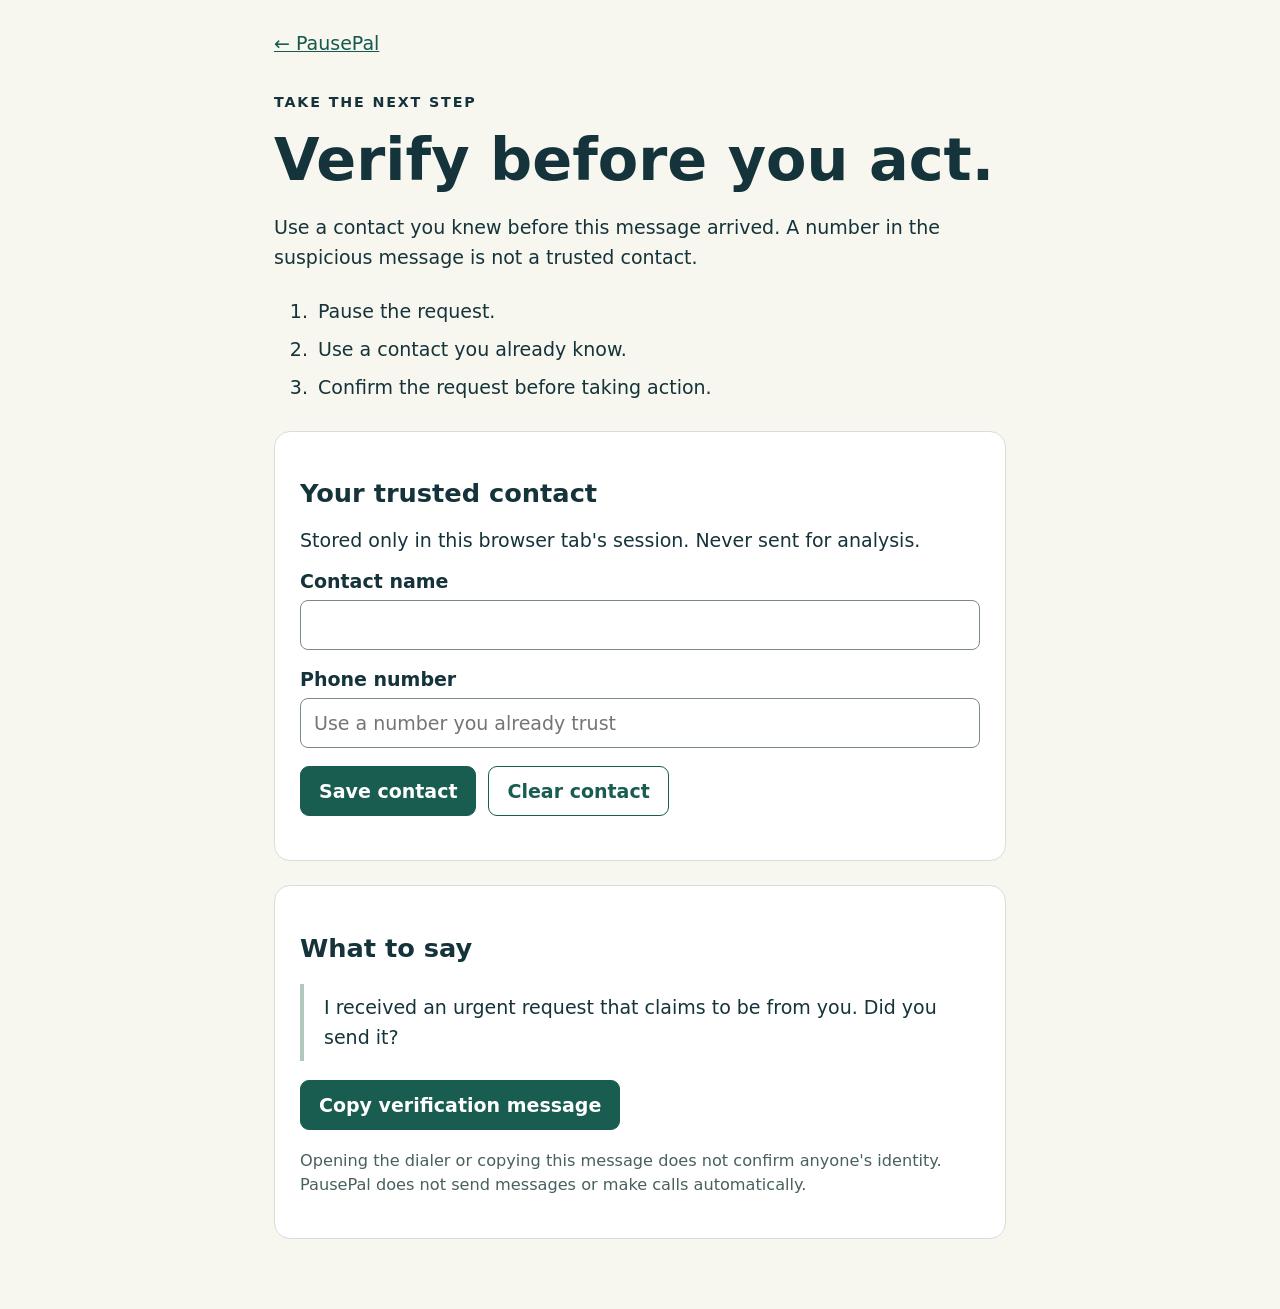
==== static/verify.html @ 979b8f55 "Add runnable English PausePal demo starter" ====
<!doctype html>
<html lang="en"><head><meta charset="utf-8"><meta name="viewport" content="width=device-width,initial-scale=1"><title>Verify with someone you trust | PausePal</title><link rel="stylesheet" href="/static/verify.css"><script src="/static/verify.js" defer></script></head>
<body><main><a href="/">← PausePal</a><p class="eyebrow">TAKE THE NEXT STEP</p><h1>Verify before you act.</h1><p class="intro">Use a contact you knew before this message arrived. A number in the suspicious message is not a trusted contact.</p><ol><li>Pause the request.</li><li>Use a contact you already know.</li><li>Confirm the request before taking action.</li></ol><section><h2>Your trusted contact</h2><p>Stored only in this browser tab's session. Never sent for analysis.</p><form id="contact-form"><label for="name">Contact name</label><input id="name" required maxlength="80" autocomplete="off"><label for="phone">Phone number</label><input id="phone" type="tel" required maxlength="30" autocomplete="off" placeholder="Use a number you already trust"><div class="actions"><button type="submit">Save contact</button><button id="clear" type="button" class="secondary">Clear contact</button></div></form><p id="contact-status" role="status" aria-live="polite"></p><a id="call" hidden>Open phone dialer</a></section><section><h2>What to say</h2><p id="script">I received an urgent request that claims to be from you. Did you send it?</p><button id="copy" type="button">Copy verification message</button><p id="copy-status" role="status" aria-live="polite"></p><p class="note">Opening the dialer or copying this message does not confirm anyone's identity. PausePal does not send messages or make calls automatically.</p></section></main></body></html>
---- static/verify.css ----
:root{font-family:system-ui,sans-serif;color:#15333a;background:#f7f6ef;font-size:19px}*{box-sizing:border-box}body{margin:0}main{max-width:780px;margin:auto;padding:32px 24px 70px}a{color:#15594f}h1{font-size:clamp(2rem,6vw,3.1rem);line-height:1.1;margin:18px 0}h2{font-size:1.35rem}.eyebrow{font-size:.75rem;letter-spacing:.13em;margin-top:40px;font-weight:700}.intro,li{line-height:1.6}li{padding:4px}section{background:white;border:1px solid #d5dfd7;border-radius:16px;margin-top:24px;padding:25px}label{display:block;font-weight:650;margin:18px 0 8px}input{width:100%;font:inherit;padding:13px;border:1px solid #798b85;border-radius:8px}.actions{display:flex;flex-wrap:wrap;gap:12px;margin-top:18px}button{font:inherit;font-weight:600;border:1px solid #195c50;border-radius:9px;background:#195c50;color:white;padding:13px 18px;cursor:pointer}.secondary{background:white;color:#195c50}button:focus-visible,a:focus-visible,input:focus-visible{outline:3px solid #cf8e24;outline-offset:3px}.note{font-size:.85rem;line-height:1.5;color:#48605f}#script{border-left:4px solid #b2c8bd;padding:8px 20px;line-height:1.6}#contact-status,#copy-status{line-height:1.5}#call{display:inline-block;margin-top:10px}#call[hidden]{display:none}
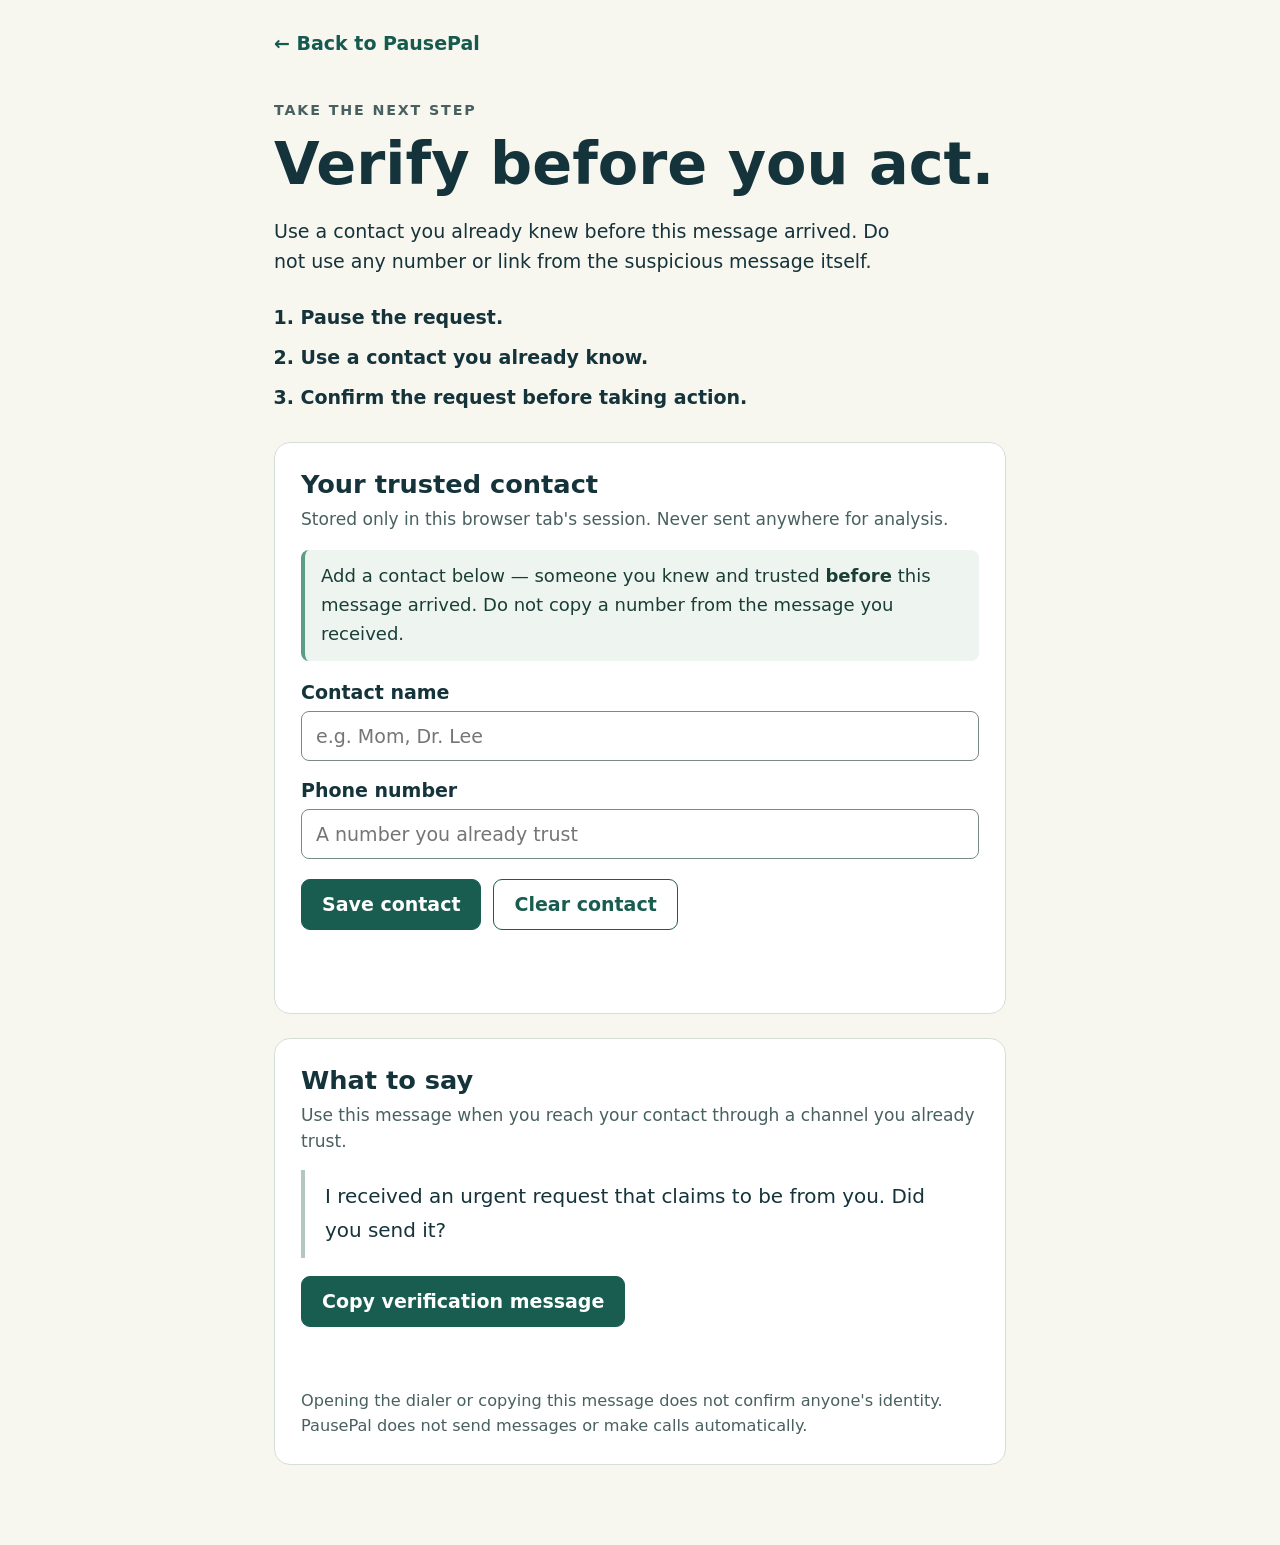
==== commit f555bddf: "Improve verify page: readable HTML/JS/CSS, empty-state hint, mobile layout, keyboard nav" ====
--- a/static/verify.html
+++ b/static/verify.html
@@ -1,3 +1,94 @@
 <!doctype html>
-<html lang="en"><head><meta charset="utf-8"><meta name="viewport" content="width=device-width,initial-scale=1"><title>Verify with someone you trust | PausePal</title><link rel="stylesheet" href="/static/verify.css"><script src="/static/verify.js" defer></script></head>
-<body><main><a href="/">← PausePal</a><p class="eyebrow">TAKE THE NEXT STEP</p><h1>Verify before you act.</h1><p class="intro">Use a contact you knew before this message arrived. A number in the suspicious message is not a trusted contact.</p><ol><li>Pause the request.</li><li>Use a contact you already know.</li><li>Confirm the request before taking action.</li></ol><section><h2>Your trusted contact</h2><p>Stored only in this browser tab's session. Never sent for analysis.</p><form id="contact-form"><label for="name">Contact name</label><input id="name" required maxlength="80" autocomplete="off"><label for="phone">Phone number</label><input id="phone" type="tel" required maxlength="30" autocomplete="off" placeholder="Use a number you already trust"><div class="actions"><button type="submit">Save contact</button><button id="clear" type="button" class="secondary">Clear contact</button></div></form><p id="contact-status" role="status" aria-live="polite"></p><a id="call" hidden>Open phone dialer</a></section><section><h2>What to say</h2><p id="script">I received an urgent request that claims to be from you. Did you send it?</p><button id="copy" type="button">Copy verification message</button><p id="copy-status" role="status" aria-live="polite"></p><p class="note">Opening the dialer or copying this message does not confirm anyone's identity. PausePal does not send messages or make calls automatically.</p></section></main></body></html>
+<html lang="en">
+<head>
+  <meta charset="utf-8">
+  <meta name="viewport" content="width=device-width, initial-scale=1">
+  <title>Verify before you act | PausePal</title>
+  <link rel="stylesheet" href="/static/verify.css">
+  <script src="/static/verify.js" defer></script>
+</head>
+<body>
+  <main>
+    <a href="/" class="back-link">← Back to PausePal</a>
+
+    <p class="eyebrow">TAKE THE NEXT STEP</p>
+    <h1>Verify before you act.</h1>
+
+    <p class="intro">
+      Use a contact you already knew before this message arrived.
+      Do not use any number or link from the suspicious message itself.
+    </p>
+
+    <ol class="steps">
+      <li>Pause the request.</li>
+      <li>Use a contact you already know.</li>
+      <li>Confirm the request before taking action.</li>
+    </ol>
+
+    <!-- Trusted contact section -->
+    <section>
+      <h2>Your trusted contact</h2>
+      <p class="section-note">
+        Stored only in this browser tab's session. Never sent anywhere for analysis.
+      </p>
+
+      <p id="no-contact-hint" class="empty-hint">
+        Add a contact below — someone you knew and trusted <strong>before</strong>
+        this message arrived. Do not copy a number from the message you received.
+      </p>
+
+      <form id="contact-form" novalidate>
+        <label for="name">Contact name</label>
+        <input
+          id="name"
+          type="text"
+          required
+          maxlength="80"
+          autocomplete="off"
+          placeholder="e.g. Mom, Dr. Lee"
+        >
+
+        <label for="phone">Phone number</label>
+        <input
+          id="phone"
+          type="tel"
+          required
+          maxlength="30"
+          autocomplete="off"
+          placeholder="A number you already trust"
+        >
+
+        <div class="actions">
+          <button type="submit">Save contact</button>
+          <button id="clear" type="button" class="secondary">Clear contact</button>
+        </div>
+      </form>
+
+      <p id="contact-status" role="status" aria-live="polite"></p>
+
+      <!-- Tel link — only shown after a valid contact is saved -->
+      <a id="call" hidden aria-label="Open phone dialer"></a>
+    </section>
+
+    <!-- Verification script section -->
+    <section>
+      <h2>What to say</h2>
+      <p class="section-note">
+        Use this message when you reach your contact through a channel you already trust.
+      </p>
+
+      <p id="script">
+        I received an urgent request that claims to be from you. Did you send it?
+      </p>
+
+      <button id="copy" type="button">Copy verification message</button>
+      <p id="copy-status" role="status" aria-live="polite"></p>
+
+      <p class="note">
+        Opening the dialer or copying this message does not confirm anyone's identity.
+        PausePal does not send messages or make calls automatically.
+      </p>
+    </section>
+  </main>
+</body>
+</html>
--- a/static/verify.css
+++ b/static/verify.css
@@ -1 +1,255 @@
-:root{font-family:system-ui,sans-serif;color:#15333a;background:#f7f6ef;font-size:19px}*{box-sizing:border-box}body{margin:0}main{max-width:780px;margin:auto;padding:32px 24px 70px}a{color:#15594f}h1{font-size:clamp(2rem,6vw,3.1rem);line-height:1.1;margin:18px 0}h2{font-size:1.35rem}.eyebrow{font-size:.75rem;letter-spacing:.13em;margin-top:40px;font-weight:700}.intro,li{line-height:1.6}li{padding:4px}section{background:white;border:1px solid #d5dfd7;border-radius:16px;margin-top:24px;padding:25px}label{display:block;font-weight:650;margin:18px 0 8px}input{width:100%;font:inherit;padding:13px;border:1px solid #798b85;border-radius:8px}.actions{display:flex;flex-wrap:wrap;gap:12px;margin-top:18px}button{font:inherit;font-weight:600;border:1px solid #195c50;border-radius:9px;background:#195c50;color:white;padding:13px 18px;cursor:pointer}.secondary{background:white;color:#195c50}button:focus-visible,a:focus-visible,input:focus-visible{outline:3px solid #cf8e24;outline-offset:3px}.note{font-size:.85rem;line-height:1.5;color:#48605f}#script{border-left:4px solid #b2c8bd;padding:8px 20px;line-height:1.6}#contact-status,#copy-status{line-height:1.5}#call{display:inline-block;margin-top:10px}#call[hidden]{display:none}
+/* ── Base ── */
+:root {
+  font-family: system-ui, -apple-system, sans-serif;
+  color: #15333a;
+  background: #f7f6ef;
+  font-size: 19px;
+}
+
+*, *::before, *::after {
+  box-sizing: border-box;
+}
+
+body {
+  margin: 0;
+}
+
+/* ── Layout ── */
+main {
+  max-width: 780px;
+  margin: 0 auto;
+  padding: 32px 24px 80px;
+}
+
+/* ── Links ── */
+a {
+  color: #15594f;
+}
+
+.back-link {
+  display: inline-block;
+  font-weight: 600;
+  text-decoration: none;
+  margin-bottom: 8px;
+}
+
+.back-link:hover {
+  text-decoration: underline;
+}
+
+/* ── Eyebrow label ── */
+.eyebrow {
+  font-size: 0.75rem;
+  letter-spacing: 0.13em;
+  margin-top: 40px;
+  margin-bottom: 0;
+  font-weight: 700;
+  color: #48605f;
+}
+
+/* ── Heading ── */
+h1 {
+  font-size: clamp(2rem, 6vw, 3.1rem);
+  line-height: 1.1;
+  margin: 14px 0 18px;
+}
+
+h2 {
+  font-size: 1.35rem;
+  margin-top: 0;
+  margin-bottom: 8px;
+}
+
+/* ── Body copy ── */
+.intro {
+  line-height: 1.6;
+  margin-bottom: 20px;
+  max-width: 640px;
+}
+
+/* ── Verification steps ── */
+.steps {
+  padding-left: 1.4em;
+  margin: 0 0 8px;
+}
+
+.steps li {
+  line-height: 1.6;
+  padding: 5px 0;
+  font-weight: 600;
+}
+
+/* ── Card sections ── */
+section {
+  background: #ffffff;
+  border: 1px solid #d5dfd7;
+  border-radius: 16px;
+  margin-top: 24px;
+  padding: 26px;
+}
+
+.section-note {
+  font-size: 0.9rem;
+  color: #48605f;
+  margin-top: 0;
+  margin-bottom: 16px;
+  line-height: 1.5;
+}
+
+/* ── Empty-state hint ── */
+.empty-hint {
+  background: #eef5f0;
+  border-left: 4px solid #5a9e87;
+  border-radius: 8px;
+  padding: 12px 16px;
+  font-size: 0.95rem;
+  line-height: 1.6;
+  margin-bottom: 20px;
+  color: #1a3e36;
+}
+
+.empty-hint strong {
+  font-weight: 700;
+}
+
+/* ── Form ── */
+label {
+  display: block;
+  font-weight: 650;
+  margin: 18px 0 8px;
+}
+
+label:first-of-type {
+  margin-top: 0;
+}
+
+input {
+  width: 100%;
+  font: inherit;
+  font-size: 1rem;
+  padding: 13px 14px;
+  border: 1.5px solid #798b85;
+  border-radius: 8px;
+  background: #fff;
+  color: inherit;
+  -webkit-appearance: none;
+}
+
+input:focus {
+  border-color: #195c50;
+  outline: none;
+  box-shadow: 0 0 0 3px rgba(25, 92, 80, 0.18);
+}
+
+/* ── Button row ── */
+.actions {
+  display: flex;
+  flex-wrap: wrap;
+  gap: 12px;
+  margin-top: 20px;
+}
+
+/* ── Buttons ── */
+button {
+  font: inherit;
+  font-weight: 600;
+  font-size: 1rem;
+  border: 1.5px solid #195c50;
+  border-radius: 9px;
+  background: #195c50;
+  color: #ffffff;
+  padding: 13px 20px;
+  cursor: pointer;
+  line-height: 1.2;
+  touch-action: manipulation;
+}
+
+button:hover {
+  background: #13483e;
+  border-color: #13483e;
+}
+
+button.secondary {
+  background: #ffffff;
+  color: #195c50;
+}
+
+button.secondary:hover {
+  background: #eef5f0;
+}
+
+/* ── Focus rings (keyboard navigation) ── */
+button:focus-visible,
+a:focus-visible,
+input:focus-visible {
+  outline: 3px solid #cf8e24;
+  outline-offset: 3px;
+}
+
+/* ── Status messages ── */
+#contact-status,
+#copy-status {
+  line-height: 1.5;
+  min-height: 1.5em;
+  margin-top: 12px;
+  font-size: 0.95rem;
+}
+
+/* ── Tel link (call / dialer) ── */
+#call {
+  display: inline-block;
+  margin-top: 12px;
+  font-weight: 600;
+  word-break: break-all;
+}
+
+#call[hidden] {
+  display: none;
+}
+
+/* ── Verification script ── */
+#script {
+  border-left: 4px solid #b2c8bd;
+  padding: 10px 20px;
+  line-height: 1.7;
+  margin: 12px 0 18px;
+  font-size: 1.05rem;
+}
+
+/* ── Copy button ── */
+#copy {
+  margin-bottom: 4px;
+}
+
+/* ── Disclaimer note ── */
+.note {
+  font-size: 0.85rem;
+  line-height: 1.55;
+  color: #48605f;
+  margin-top: 16px;
+  margin-bottom: 0;
+}
+
+/* ── Mobile ── */
+@media (max-width: 480px) {
+  main {
+    padding: 24px 16px 80px;
+  }
+
+  h1 {
+    font-size: 2rem;
+  }
+
+  button {
+    width: 100%;
+    text-align: center;
+  }
+
+  .actions {
+    flex-direction: column;
+  }
+
+  input {
+    font-size: 1rem; /* prevent iOS zoom on focus */
+  }
+}
